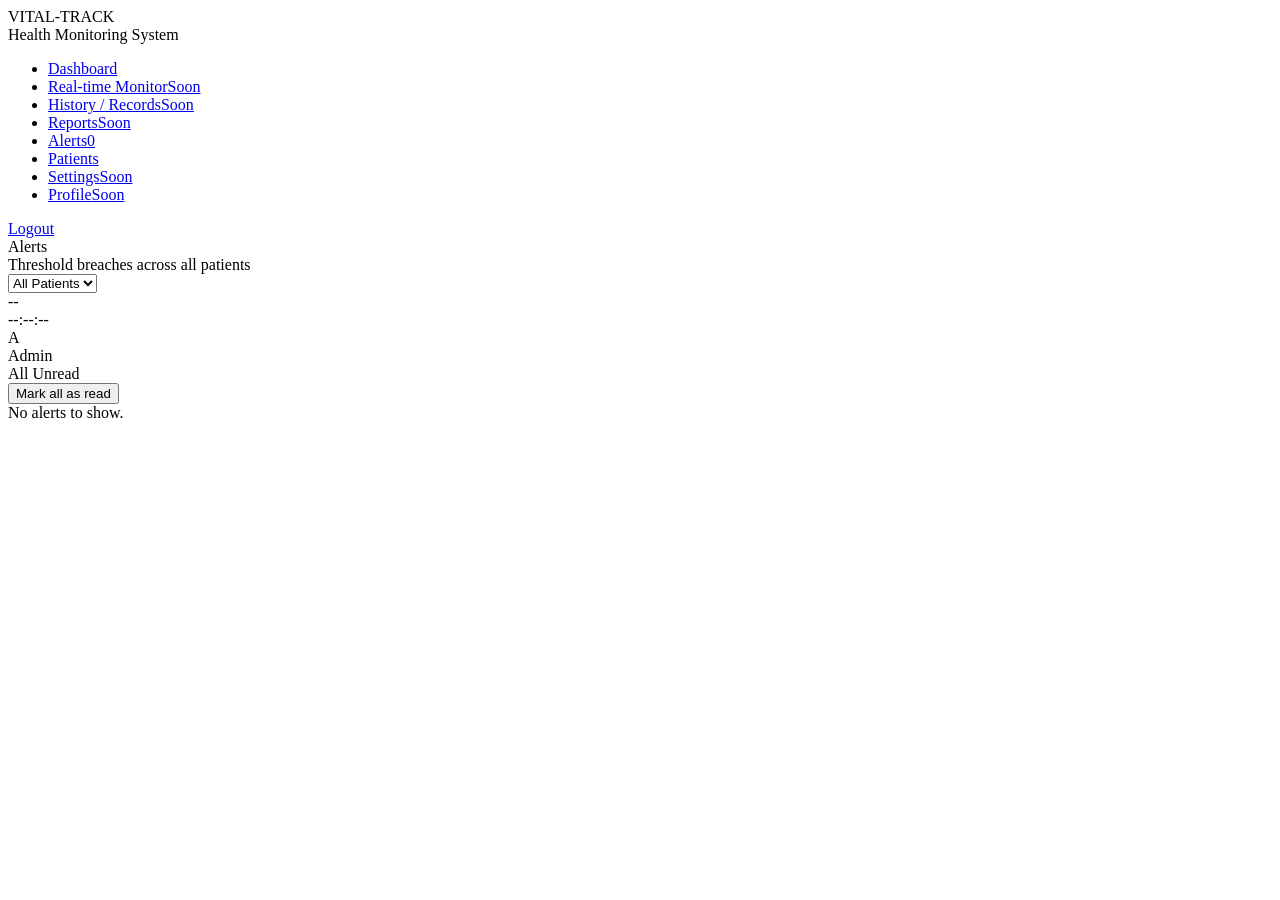
==== dashboard/alerts.html @ 96b2502c "Added alert file" ====
<!DOCTYPE html>
<html lang="en">
<head>
<meta charset="UTF-8" />
<meta name="viewport" content="width=device-width, initial-scale=1.0" />
<title>VitalTrack - Alerts</title>
<link rel="preconnect" href="https://fonts.googleapis.com">
<link href="https://fonts.googleapis.com/css2?family=Inter:wght@400;500;600;700;800&display=swap" rel="stylesheet">
<link rel="stylesheet" href="css/style.css" />
</head>
<body>

<div class="app-shell">

  <!-- Sidebar -->
  <aside class="sidebar">
    <div class="brand">
      <div class="brand-mark" id="brandMark"></div>
      <div class="brand-text">
        <div class="brand-name"><span class="accent-green">VITAL</span>-TRACK</div>
        <div class="brand-tag">Health Monitoring System</div>
      </div>
    </div>

    <ul class="nav-group">
      <li><a class="nav-link" href="dashboard.html"><span></span>Dashboard</a></li>
      <li><a class="nav-link disabled" href="#" onclick="return false;"><span></span>Real-time Monitor<span class="soon-tag">Soon</span></a></li>
      <li><a class="nav-link disabled" href="#" onclick="return false;"><span></span>History / Records<span class="soon-tag">Soon</span></a></li>
      <li><a class="nav-link disabled" href="#" onclick="return false;"><span></span>Reports<span class="soon-tag">Soon</span></a></li>
      <li><a class="nav-link active" href="alerts.html"><span></span>Alerts<span class="badge-count hidden" id="sidebarAlertBadge">0</span></a></li>
      <li><a class="nav-link" href="patients.html"><span></span>Patients</a></li>
      <li><a class="nav-link disabled" href="#" onclick="return false;"><span></span>Settings<span class="soon-tag">Soon</span></a></li>
      <li><a class="nav-link disabled" href="#" onclick="return false;"><span></span>Profile<span class="soon-tag">Soon</span></a></li>
    </ul>

    <div class="sidebar-footer">
      <a class="logout-link" href="#" id="logoutBtn"><span></span>Logout</a>
    </div>
  </aside>

  <!-- Main -->
  <main class="main">
    <div class="topbar">
      <div class="topbar-left">
        <span class="hamburger"></span>
        <div>
          <div class="page-title">Alerts</div>
          <div class="page-subtitle">Threshold breaches across all patients</div>
        </div>
      </div>
      <div class="topbar-right">
        <select id="patientFilter" class="patient-select">
          <option value="">All Patients</option>
        </select>
        <div class="topbar-stat"><span id="iconCalendar"></span><span id="topDate">--</span></div>
        <div class="topbar-stat"><span id="iconClock"></span><span id="topClock">--:--:--</span></div>
        <div class="admin-chip">
          <div class="avatar" id="adminAvatar">A</div>
          <span class="name" id="adminName">Admin</span>
        </div>
      </div>
    </div>

    <div class="content">
      <div class="card">
        <div class="card-head">
          <div class="filter-tabs" id="filterTabs">
            <span class="filter-tab active" data-filter="all">All</span>
            <span class="filter-tab" data-filter="unread">Unread</span>
          </div>
          <button class="btn btn-outline" id="markAllReadBtn" style="width:auto;"><span id="iconCheck"></span>Mark all as read</button>
        </div>
        <div id="alertsList"></div>
        <div id="alertsEmpty" class="empty-state hidden">No alerts to show.</div>
      </div>
    </div>
  </main>
</div>

<script src="js/icons.js"></script>
<script src="js/api.js"></script>
<script src="js/alerts.js"></script>
</body>
</html>
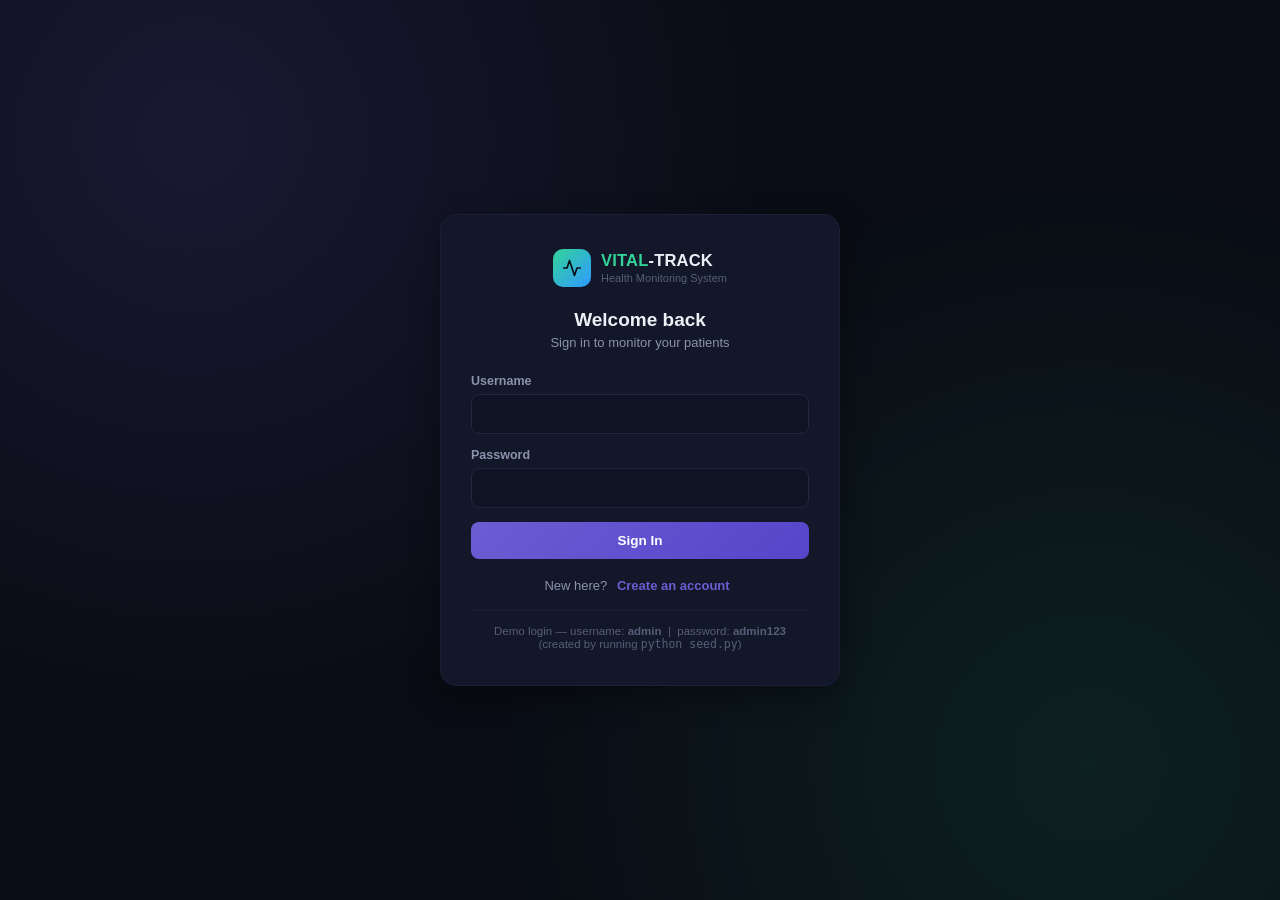
==== commit 181113c2: "Updated alerts file" ====
--- a/dashboard/alerts.html
+++ b/dashboard/alerts.html
@@ -4,8 +4,6 @@
 <meta charset="UTF-8" />
 <meta name="viewport" content="width=device-width, initial-scale=1.0" />
 <title>VitalTrack - Alerts</title>
-<link rel="preconnect" href="https://fonts.googleapis.com">
-<link href="https://fonts.googleapis.com/css2?family=Inter:wght@400;500;600;700;800&display=swap" rel="stylesheet">
 <link rel="stylesheet" href="css/style.css" />
 </head>
 <body>
--- a/dashboard/css/style.css
+++ b/dashboard/css/style.css
@@ -0,0 +1,466 @@
+/* 
+   VitalTrack Dashboard - shared styles
+*/
+
+:root {
+  --bg: #090c14;
+  --bg-sidebar: #0c0f1b;
+  --bg-card: #121729;
+  --bg-card-soft: #0f1424;
+  --bg-hover: #171d33;
+  --border: #212840;
+  --border-soft: #1a2036;
+
+  --text-primary: #edeff7;
+  --text-secondary: #8b93ac;
+  --text-muted: #565f78;
+
+  --accent: #6c5dd3;
+  --accent-strong: #5645c9;
+  --accent-soft: rgba(108, 93, 211, 0.16);
+
+  --red: #f0546a;
+  --red-soft: rgba(240, 84, 106, 0.14);
+  --blue: #2e9bff;
+  --blue-soft: rgba(46, 155, 255, 0.14);
+  --green: #34d399;
+  --green-soft: rgba(52, 211, 153, 0.14);
+  --purple: #b084f5;
+  --purple-soft: rgba(176, 132, 245, 0.14);
+  --amber: #f5a623;
+  --amber-soft: rgba(245, 166, 35, 0.14);
+
+  --radius-lg: 16px;
+  --radius-md: 12px;
+  --radius-sm: 8px;
+  --shadow-card: 0 10px 30px rgba(0, 0, 0, 0.35);
+  --sidebar-w: 264px;
+  --font: 'Inter', -apple-system, BlinkMacSystemFont, 'Segoe UI', Roboto, sans-serif;
+}
+
+* { box-sizing: border-box; }
+
+html, body {
+  margin: 0;
+  padding: 0;
+  background: var(--bg);
+  color: var(--text-primary);
+  font-family: var(--font);
+  -webkit-font-smoothing: antialiased;
+}
+
+a { color: inherit; text-decoration: none; }
+button { font-family: var(--font); cursor: pointer; }
+ul { list-style: none; margin: 0; padding: 0; }
+::selection { background: var(--accent-soft); }
+
+/* Focus visibility for keyboard users */
+a:focus-visible, button:focus-visible, input:focus-visible, select:focus-visible {
+  outline: 2px solid var(--accent);
+  outline-offset: 2px;
+}
+
+@media (prefers-reduced-motion: reduce) {
+  * { animation-duration: 0.001ms !important; transition-duration: 0.001ms !important; }
+}
+
+/* Layout  */
+
+.app-shell {
+  display: flex;
+  min-height: 100vh;
+}
+
+.sidebar {
+  width: var(--sidebar-w);
+  flex-shrink: 0;
+  background: var(--bg-sidebar);
+  border-right: 1px solid var(--border-soft);
+  display: flex;
+  flex-direction: column;
+  padding: 22px 16px;
+  position: sticky;
+  top: 0;
+  height: 100vh;
+}
+
+.brand {
+  display: flex;
+  align-items: center;
+  gap: 10px;
+  padding: 4px 8px 22px 8px;
+}
+
+.brand-mark {
+  width: 38px;
+  height: 38px;
+  border-radius: 10px;
+  background: linear-gradient(135deg, var(--green), var(--blue));
+  display: flex;
+  align-items: center;
+  justify-content: center;
+  flex-shrink: 0;
+}
+
+.brand-mark svg { width: 20px; height: 20px; }
+
+.brand-text { line-height: 1.15; }
+.brand-text .brand-name { font-weight: 800; font-size: 16.5px; letter-spacing: 0.2px; }
+.brand-text .brand-name span.accent-green { color: var(--green); }
+.brand-text .brand-tag { font-size: 11px; color: var(--text-muted); margin-top: 2px; }
+
+.nav-group { flex: 1; overflow-y: auto; }
+
+.nav-link {
+  display: flex;
+  align-items: center;
+  gap: 12px;
+  padding: 11px 14px;
+  border-radius: var(--radius-sm);
+  color: var(--text-secondary);
+  font-size: 14px;
+  font-weight: 500;
+  margin-bottom: 3px;
+  transition: background 0.15s ease, color 0.15s ease;
+}
+
+.nav-link svg { width: 18px; height: 18px; flex-shrink: 0; }
+
+.nav-link:hover { background: var(--bg-hover); color: var(--text-primary); }
+
+.nav-link.active {
+  background: linear-gradient(135deg, var(--accent), var(--accent-strong));
+  color: #fff;
+  box-shadow: 0 6px 16px rgba(108, 93, 211, 0.35);
+}
+
+.nav-link .badge-count {
+  margin-left: auto;
+  background: var(--red);
+  color: #fff;
+  font-size: 11px;
+  font-weight: 700;
+  padding: 1px 7px;
+  border-radius: 999px;
+}
+
+.nav-link.disabled {
+  opacity: 0.45;
+  cursor: default;
+}
+.nav-link.disabled:hover { background: none; color: var(--text-secondary); }
+.nav-link .soon-tag {
+  margin-left: auto;
+  font-size: 9.5px;
+  text-transform: uppercase;
+  letter-spacing: 0.4px;
+  color: var(--text-muted);
+  border: 1px solid var(--border);
+  padding: 2px 6px;
+  border-radius: 999px;
+}
+
+.sidebar-footer { margin-top: 12px; }
+
+.patient-card {
+  background: var(--bg-card);
+  border: 1px solid var(--border-soft);
+  border-radius: var(--radius-md);
+  padding: 12px;
+  display: flex;
+  align-items: center;
+  gap: 10px;
+  margin-bottom: 8px;
+}
+
+.avatar {
+  width: 36px;
+  height: 36px;
+  border-radius: 50%;
+  background: var(--accent-soft);
+  color: var(--accent);
+  display: flex;
+  align-items: center;
+  justify-content: center;
+  font-weight: 700;
+  font-size: 13px;
+  flex-shrink: 0;
+}
+
+.patient-card .who { min-width: 0; }
+.patient-card .who .name { font-size: 13.5px; font-weight: 600; white-space: nowrap; overflow: hidden; text-overflow: ellipsis; }
+.patient-card .who .meta { font-size: 11.5px; color: var(--text-muted); margin-top: 1px; }
+
+.conn-dot-row { display: flex; align-items: center; gap: 6px; font-size: 11.5px; color: var(--text-secondary); padding: 2px 4px 10px; }
+.dot { width: 7px; height: 7px; border-radius: 50%; background: var(--text-muted); flex-shrink: 0; }
+.dot.online { background: var(--green); box-shadow: 0 0 0 3px var(--green-soft); }
+.dot.offline { background: var(--red); box-shadow: 0 0 0 3px var(--red-soft); }
+
+.logout-link {
+  display: flex; align-items: center; gap: 10px;
+  padding: 10px 14px; font-size: 14px; color: var(--text-secondary); font-weight: 500;
+  border-radius: var(--radius-sm);
+}
+.logout-link:hover { background: var(--bg-hover); color: var(--red); }
+.logout-link svg { width: 18px; height: 18px; }
+
+/* Main column */
+
+.main {
+  flex: 1;
+  min-width: 0;
+  display: flex;
+  flex-direction: column;
+}
+
+.topbar {
+  display: flex;
+  align-items: center;
+  justify-content: space-between;
+  gap: 16px;
+  padding: 18px 28px;
+  border-bottom: 1px solid var(--border-soft);
+  flex-wrap: wrap;
+}
+
+.topbar-left { display: flex; align-items: center; gap: 14px; min-width: 0; }
+.hamburger { width: 22px; height: 22px; color: var(--text-secondary); flex-shrink: 0; }
+.page-title { font-size: 21px; font-weight: 700; }
+.page-subtitle { font-size: 13px; color: var(--text-secondary); margin-top: 2px; }
+
+.topbar-right { display: flex; align-items: center; gap: 18px; flex-wrap: wrap; }
+
+.patient-select {
+  background: var(--bg-card);
+  border: 1px solid var(--border);
+  color: var(--text-primary);
+  padding: 8px 12px;
+  border-radius: var(--radius-sm);
+  font-size: 13px;
+  font-family: var(--font);
+}
+
+.topbar-stat { display: flex; align-items: center; gap: 7px; font-size: 13px; color: var(--text-secondary); }
+.topbar-stat svg { width: 16px; height: 16px; }
+
+.admin-chip { display: flex; align-items: center; gap: 8px; padding: 6px 10px 6px 6px; border-radius: 999px; background: var(--bg-card); border: 1px solid var(--border); position: relative; }
+.admin-chip .avatar { width: 28px; height: 28px; font-size: 11px; }
+.admin-chip .name { font-size: 13px; font-weight: 600; }
+.admin-chip button { background: none; border: none; color: var(--text-secondary); display: flex; }
+
+.content { padding: 22px 28px 40px; }
+
+/* Alert banner */
+
+.alert-banner {
+  display: flex;
+  align-items: center;
+  gap: 12px;
+  background: linear-gradient(90deg, rgba(240, 84, 106, 0.16), rgba(240, 84, 106, 0.05));
+  border: 1px solid rgba(240, 84, 106, 0.35);
+  color: #ffb9c4;
+  border-radius: var(--radius-md);
+  padding: 13px 16px;
+  margin-bottom: 20px;
+  font-size: 14px;
+}
+.alert-banner svg { width: 19px; height: 19px; color: var(--red); flex-shrink: 0; }
+.alert-banner strong { color: #fff; font-weight: 700; }
+.alert-banner .spacer { flex: 1; }
+.alert-banner .view-btn {
+  background: var(--red); color: #fff; border: none; padding: 7px 14px;
+  border-radius: var(--radius-sm); font-size: 12.5px; font-weight: 600;
+}
+
+/* Grid & cards */
+
+.grid-4 { display: grid; grid-template-columns: repeat(4, 1fr); gap: 18px; margin-bottom: 18px; }
+.grid-2-wide { display: grid; grid-template-columns: 1.4fr 1fr; gap: 18px; margin-bottom: 18px; }
+.grid-3 { display: grid; grid-template-columns: repeat(3, 1fr); gap: 18px; }
+
+.card {
+  background: var(--bg-card);
+  border: 1px solid var(--border-soft);
+  border-radius: var(--radius-lg);
+  padding: 18px;
+  box-shadow: var(--shadow-card);
+}
+
+.stat-card .stat-head { display: flex; align-items: center; gap: 10px; margin-bottom: 14px; }
+.stat-icon { width: 42px; height: 42px; border-radius: 11px; display: flex; align-items: center; justify-content: center; flex-shrink: 0; }
+.stat-icon svg { width: 21px; height: 21px; }
+.stat-label { font-size: 11.5px; letter-spacing: 0.6px; color: var(--text-secondary); font-weight: 700; text-transform: uppercase; }
+
+.stat-value { display: flex; align-items: baseline; gap: 6px; margin-bottom: 4px; }
+.stat-value .num { font-size: 32px; font-weight: 800; line-height: 1; }
+.stat-value .unit { font-size: 13px; color: var(--text-secondary); font-weight: 600; }
+
+.stat-range { font-size: 11.5px; color: var(--text-muted); margin-bottom: 10px; }
+.stat-spark { height: 42px; width: 100%; }
+
+.stat-card.hr .num { color: var(--red); }
+.stat-card.spo2 .num { color: var(--blue); }
+.stat-card.temp .num { color: var(--green); }
+.stat-card.ecg .num { color: var(--purple); font-size: 22px; }
+
+.stat-icon.hr { background: var(--red-soft); color: var(--red); }
+.stat-icon.spo2 { background: var(--blue-soft); color: var(--blue); }
+.stat-icon.temp { background: var(--green-soft); color: var(--green); }
+.stat-icon.ecg { background: var(--purple-soft); color: var(--purple); }
+
+.card-head { display: flex; align-items: center; justify-content: space-between; margin-bottom: 14px; gap: 10px; flex-wrap: wrap; }
+.card-title { display: flex; align-items: center; gap: 9px; font-size: 14.5px; font-weight: 700; }
+.card-title svg { width: 17px; height: 17px; color: var(--text-secondary); }
+.card-sub { font-size: 12px; color: var(--text-muted); }
+
+.live-chip { display: flex; align-items: center; gap: 6px; font-size: 12px; color: var(--green); font-weight: 600; }
+.live-chip .pulse-dot { width: 7px; height: 7px; border-radius: 50%; background: var(--green); animation: pulse 1.4s infinite; }
+@keyframes pulse { 0%,100% { box-shadow: 0 0 0 0 rgba(52,211,153,0.5);} 70% { box-shadow: 0 0 0 6px rgba(52,211,153,0);} }
+
+.legend-row { display: flex; gap: 16px; font-size: 12px; color: var(--text-secondary); }
+.legend-row .dot-sq { width: 9px; height: 9px; border-radius: 2px; display: inline-block; margin-right: 5px; }
+
+.chart-box { height: 230px; position: relative; }
+
+.select-mini {
+  background: var(--bg-card-soft); border: 1px solid var(--border); color: var(--text-secondary);
+  font-size: 12px; padding: 6px 10px; border-radius: var(--radius-sm); font-family: var(--font);
+}
+
+/* Lists / tables */
+
+.reading-row, .alert-row, .device-row {
+  display: flex; align-items: center; gap: 12px;
+  padding: 11px 0;
+  border-bottom: 1px solid var(--border-soft);
+}
+.reading-row:last-child, .alert-row:last-child, .device-row:last-child { border-bottom: none; padding-bottom: 0; }
+
+.row-icon { width: 34px; height: 34px; border-radius: 9px; display: flex; align-items: center; justify-content: center; flex-shrink: 0; }
+.row-icon svg { width: 16px; height: 16px; }
+
+.reading-row .label { font-size: 13.5px; font-weight: 600; }
+.reading-row .value-col { margin-left: auto; text-align: right; display: flex; align-items: center; gap: 10px; }
+.reading-row .value { font-size: 14.5px; font-weight: 700; }
+
+.badge { font-size: 11px; font-weight: 700; padding: 3px 9px; border-radius: 999px; white-space: nowrap; }
+.badge.normal { background: var(--green-soft); color: var(--green); }
+.badge.warning { background: var(--amber-soft); color: var(--amber); }
+.badge.critical, .badge.high, .badge.low { background: var(--red-soft); color: var(--red); }
+
+.alert-row .txt { min-width: 0; }
+.alert-row .txt .t { font-size: 13.5px; font-weight: 600; }
+.alert-row .txt .m { font-size: 12px; color: var(--text-secondary); margin-top: 1px; }
+.alert-row .time { margin-left: auto; font-size: 11.5px; color: var(--text-muted); white-space: nowrap; }
+
+.device-row .label { font-size: 13px; color: var(--text-secondary); }
+.device-row .value-col { margin-left: auto; display: flex; align-items: center; gap: 8px; font-size: 13.5px; font-weight: 600; }
+.device-row .value-col svg { width: 16px; height: 16px; color: var(--text-secondary); }
+
+.last-updated { font-size: 11.5px; color: var(--text-muted); margin-top: 12px; }
+
+.link-btn { font-size: 12.5px; font-weight: 600; color: var(--accent); }
+
+.btn {
+  background: linear-gradient(135deg, var(--accent), var(--accent-strong));
+  color: #fff; border: none; padding: 11px 16px; border-radius: var(--radius-sm);
+  font-size: 13.5px; font-weight: 700; display: flex; align-items: center; justify-content: center; gap: 8px;
+  width: 100%; transition: opacity 0.15s ease;
+}
+.btn:hover { opacity: 0.92; }
+.btn.btn-danger { background: linear-gradient(135deg, var(--red), #c73b52); }
+.btn.btn-outline { background: transparent; border: 1px solid var(--border); color: var(--text-secondary); }
+.btn.btn-sm { width: auto; padding: 8px 14px; font-size: 12.5px; }
+.btn svg { width: 16px; height: 16px; }
+.btn:disabled { opacity: 0.55; cursor: not-allowed; }
+
+.footer-note { text-align: center; color: var(--text-muted); font-size: 12px; padding: 26px 0 6px; }
+
+/* Empty / loading states */
+
+.empty-state { text-align: center; padding: 26px 10px; color: var(--text-muted); font-size: 13px; }
+.skeleton { background: linear-gradient(90deg, var(--bg-card-soft) 25%, var(--bg-hover) 37%, var(--bg-card-soft) 63%); background-size: 400% 100%; animation: shimmer 1.4s ease infinite; border-radius: var(--radius-sm); }
+@keyframes shimmer { 0% { background-position: 100% 50%; } 100% { background-position: 0 50%; } }
+
+.toast {
+  position: fixed; bottom: 22px; right: 22px; background: var(--bg-card); border: 1px solid var(--border);
+  color: var(--text-primary); padding: 12px 16px; border-radius: var(--radius-md); font-size: 13.5px;
+  box-shadow: var(--shadow-card); z-index: 200; max-width: 320px;
+}
+.toast.error { border-color: rgba(240,84,106,0.5); color: #ffb9c4; }
+.toast.success { border-color: rgba(52,211,153,0.5); color: #a9f2d6; }
+
+/* Forms / patients / auth */
+
+.form-row { margin-bottom: 14px; }
+.form-row label { display: block; font-size: 12.5px; font-weight: 600; color: var(--text-secondary); margin-bottom: 6px; }
+.form-row input, .form-row select {
+  width: 100%; background: var(--bg-card-soft); border: 1px solid var(--border); color: var(--text-primary);
+  padding: 11px 12px; border-radius: var(--radius-sm); font-size: 14px; font-family: var(--font);
+}
+.form-row input:focus, .form-row select:focus { border-color: var(--accent); }
+.form-grid-2 { display: grid; grid-template-columns: 1fr 1fr; gap: 0 14px; }
+
+.table-wrap { overflow-x: auto; }
+table.data-table { width: 100%; border-collapse: collapse; font-size: 13.5px; }
+table.data-table th { text-align: left; color: var(--text-muted); font-size: 11.5px; text-transform: uppercase; letter-spacing: 0.4px; font-weight: 700; padding: 10px 12px; border-bottom: 1px solid var(--border); }
+table.data-table td { padding: 13px 12px; border-bottom: 1px solid var(--border-soft); vertical-align: middle; }
+table.data-table tr:last-child td { border-bottom: none; }
+table.data-table tr:hover td { background: var(--bg-hover); }
+.icon-btn { background: none; border: none; color: var(--text-secondary); padding: 6px; border-radius: var(--radius-sm); display: inline-flex; }
+.icon-btn:hover { color: var(--text-primary); background: var(--bg-hover); }
+.icon-btn svg { width: 16px; height: 16px; }
+.icon-btn.danger:hover { color: var(--red); }
+
+.modal-backdrop { position: fixed; inset: 0; background: rgba(4,6,12,0.65); display: flex; align-items: center; justify-content: center; z-index: 300; padding: 20px; }
+.modal { background: var(--bg-card); border: 1px solid var(--border); border-radius: var(--radius-lg); padding: 24px; width: 100%; max-width: 440px; box-shadow: var(--shadow-card); }
+.modal h3 { margin: 0 0 16px; font-size: 17px; }
+.modal .modal-actions { display: flex; gap: 10px; margin-top: 18px; }
+.modal .modal-actions .btn { width: auto; flex: 1; }
+.hidden { display: none !important; }
+
+.filter-tabs { display: flex; gap: 8px; margin-bottom: 18px; flex-wrap: wrap; }
+.filter-tab { padding: 8px 14px; border-radius: 999px; font-size: 12.5px; font-weight: 600; color: var(--text-secondary); background: var(--bg-card); border: 1px solid var(--border); }
+.filter-tab.active { background: var(--accent-soft); color: var(--accent); border-color: rgba(108,93,211,0.4); }
+
+/* Auth page */
+
+.auth-shell {
+  min-height: 100vh; display: flex; align-items: center; justify-content: center; padding: 24px;
+  background:
+    radial-gradient(circle at 15% 15%, rgba(108,93,211,0.16), transparent 45%),
+    radial-gradient(circle at 85% 85%, rgba(52,211,153,0.10), transparent 45%),
+    var(--bg);
+}
+.auth-card { width: 100%; max-width: 400px; background: var(--bg-card); border: 1px solid var(--border-soft); border-radius: var(--radius-lg); padding: 34px 30px; box-shadow: var(--shadow-card); }
+.auth-brand { display: flex; align-items: center; gap: 10px; justify-content: center; margin-bottom: 22px; }
+.auth-title { font-size: 19px; font-weight: 800; text-align: center; margin-bottom: 4px; }
+.auth-sub { font-size: 13px; color: var(--text-secondary); text-align: center; margin-bottom: 24px; }
+.auth-error { background: var(--red-soft); border: 1px solid rgba(240,84,106,0.35); color: #ffb9c4; font-size: 13px; padding: 10px 12px; border-radius: var(--radius-sm); margin-bottom: 14px; }
+.auth-switch { text-align: center; font-size: 13px; color: var(--text-secondary); margin-top: 18px; }
+.auth-switch button { background: none; border: none; color: var(--accent); font-weight: 700; font-size: 13px; }
+.auth-demo { font-size: 11.5px; color: var(--text-muted); text-align: center; margin-top: 16px; border-top: 1px solid var(--border-soft); padding-top: 14px; }
+
+/* Responsive */
+
+@media (max-width: 1180px) {
+  .grid-4 { grid-template-columns: repeat(2, 1fr); }
+  .grid-2-wide { grid-template-columns: 1fr; }
+  .grid-3 { grid-template-columns: 1fr; }
+}
+
+@media (max-width: 860px) {
+  .app-shell { flex-direction: column; }
+  .sidebar { width: 100%; height: auto; position: relative; flex-direction: row; align-items: center; overflow-x: auto; }
+  .nav-group { display: flex; flex: none; }
+  .nav-link { white-space: nowrap; }
+  .sidebar-footer { display: none; }
+  .grid-4 { grid-template-columns: 1fr 1fr; }
+  .content { padding: 18px; }
+  .topbar { padding: 16px 18px; }
+  .form-grid-2 { grid-template-columns: 1fr; }
+}
+
+@media (max-width: 520px) {
+  .grid-4 { grid-template-columns: 1fr; }
+}
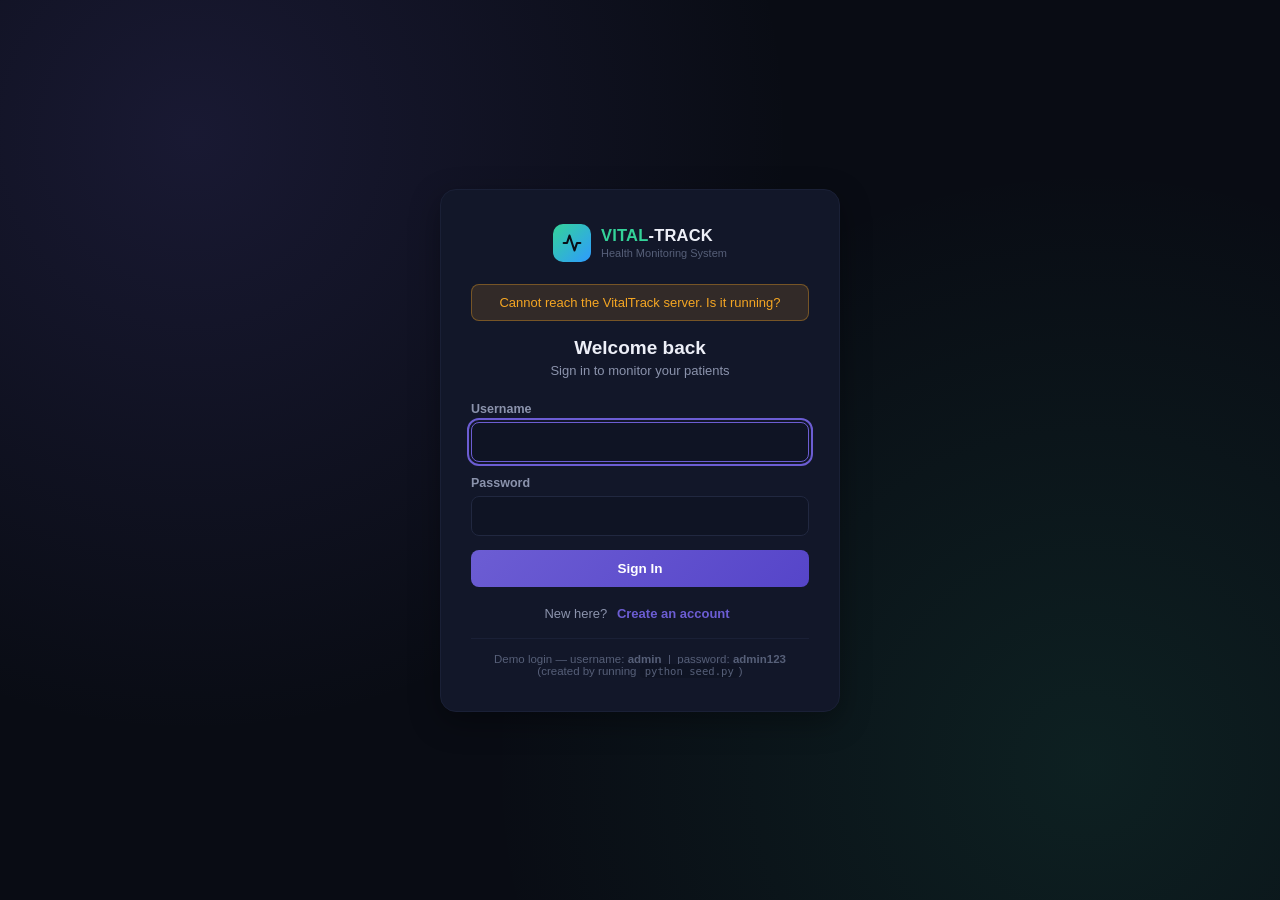
==== commit 0c6b0995: "Initial Commit" ====
--- a/dashboard/alerts.html
+++ b/dashboard/alerts.html
@@ -4,57 +4,33 @@
 <meta charset="UTF-8" />
 <meta name="viewport" content="width=device-width, initial-scale=1.0" />
 <title>VitalTrack - Alerts</title>
+<link rel="icon" href="data:image/svg+xml,%3Csvg xmlns='http://www.w3.org/2000/svg' viewBox='0 0 24 24'%3E%3Crect width='24' height='24' rx='6' fill='%2334d399'/%3E%3Cpath d='M20 12h-3l-2 6-4-12-2 6H4' fill='none' stroke='%230a0d16' stroke-width='2' stroke-linecap='round' stroke-linejoin='round'/%3E%3C/svg%3E" />
 <link rel="stylesheet" href="css/style.css" />
 </head>
 <body>
 
 <div class="app-shell">
 
-  <!-- Sidebar -->
-  <aside class="sidebar">
-    <div class="brand">
-      <div class="brand-mark" id="brandMark"></div>
-      <div class="brand-text">
-        <div class="brand-name"><span class="accent-green">VITAL</span>-TRACK</div>
-        <div class="brand-tag">Health Monitoring System</div>
-      </div>
-    </div>
+  <aside class="sidebar" id="sidebar"></aside>
 
-    <ul class="nav-group">
-      <li><a class="nav-link" href="dashboard.html"><span></span>Dashboard</a></li>
-      <li><a class="nav-link disabled" href="#" onclick="return false;"><span></span>Real-time Monitor<span class="soon-tag">Soon</span></a></li>
-      <li><a class="nav-link disabled" href="#" onclick="return false;"><span></span>History / Records<span class="soon-tag">Soon</span></a></li>
-      <li><a class="nav-link disabled" href="#" onclick="return false;"><span></span>Reports<span class="soon-tag">Soon</span></a></li>
-      <li><a class="nav-link active" href="alerts.html"><span></span>Alerts<span class="badge-count hidden" id="sidebarAlertBadge">0</span></a></li>
-      <li><a class="nav-link" href="patients.html"><span></span>Patients</a></li>
-      <li><a class="nav-link disabled" href="#" onclick="return false;"><span></span>Settings<span class="soon-tag">Soon</span></a></li>
-      <li><a class="nav-link disabled" href="#" onclick="return false;"><span></span>Profile<span class="soon-tag">Soon</span></a></li>
-    </ul>
-
-    <div class="sidebar-footer">
-      <a class="logout-link" href="#" id="logoutBtn"><span></span>Logout</a>
-    </div>
-  </aside>
-
-  <!-- Main -->
   <main class="main">
     <div class="topbar">
       <div class="topbar-left">
-        <span class="hamburger"></span>
+        <button type="button" class="hamburger" id="hamburger" aria-label="Show or hide the menu"></button>
         <div>
-          <div class="page-title">Alerts</div>
+          <h1 class="page-title">Alerts</h1>
           <div class="page-subtitle">Threshold breaches across all patients</div>
         </div>
       </div>
       <div class="topbar-right">
-        <select id="patientFilter" class="patient-select">
+        <select id="patientFilter" class="patient-select" aria-label="Filter by patient">
           <option value="">All Patients</option>
         </select>
         <div class="topbar-stat"><span id="iconCalendar"></span><span id="topDate">--</span></div>
         <div class="topbar-stat"><span id="iconClock"></span><span id="topClock">--:--:--</span></div>
         <div class="admin-chip">
           <div class="avatar" id="adminAvatar">A</div>
-          <span class="name" id="adminName">Admin</span>
+          <span class="name" id="adminName">User</span>
         </div>
       </div>
     </div>
@@ -62,14 +38,15 @@
     <div class="content">
       <div class="card">
         <div class="card-head">
-          <div class="filter-tabs" id="filterTabs">
-            <span class="filter-tab active" data-filter="all">All</span>
-            <span class="filter-tab" data-filter="unread">Unread</span>
+          <div class="filter-tabs" id="filterTabs" role="tablist">
+            <button type="button" class="filter-tab active" data-filter="all" role="tab" aria-selected="true">All</button>
+            <button type="button" class="filter-tab" data-filter="unread" role="tab" aria-selected="false">Unread</button>
           </div>
-          <button class="btn btn-outline" id="markAllReadBtn" style="width:auto;"><span id="iconCheck"></span>Mark all as read</button>
+          <button type="button" class="btn btn-outline" id="markAllReadBtn" style="width:auto;"><span id="iconCheck"></span>Mark all as read</button>
         </div>
         <div id="alertsList"></div>
         <div id="alertsEmpty" class="empty-state hidden">No alerts to show.</div>
+        <div id="alertsNote" class="last-updated hidden"></div>
       </div>
     </div>
   </main>
@@ -77,6 +54,7 @@
 
 <script src="js/icons.js"></script>
 <script src="js/api.js"></script>
+<script src="js/common.js"></script>
 <script src="js/alerts.js"></script>
 </body>
 </html>
--- a/dashboard/css/style.css
+++ b/dashboard/css/style.css
@@ -224,8 +224,14 @@
 }
 
 .topbar-left { display: flex; align-items: center; gap: 14px; min-width: 0; }
-.hamburger { width: 22px; height: 22px; color: var(--text-secondary); flex-shrink: 0; }
-.page-title { font-size: 21px; font-weight: 700; }
+.hamburger {
+  width: 38px; height: 38px; padding: 8px; flex-shrink: 0;
+  background: none; border: 1px solid transparent; border-radius: var(--radius-sm);
+  color: var(--text-secondary); display: inline-flex; align-items: center; justify-content: center;
+}
+.hamburger:hover { background: var(--bg-hover); color: var(--text-primary); }
+.hamburger svg { width: 22px; height: 22px; }
+.page-title { font-size: 21px; font-weight: 700; margin: 0; }
 .page-subtitle { font-size: 13px; color: var(--text-secondary); margin-top: 2px; }
 
 .topbar-right { display: flex; align-items: center; gap: 18px; flex-wrap: wrap; }
@@ -271,12 +277,18 @@
   background: var(--red); color: #fff; border: none; padding: 7px 14px;
   border-radius: var(--radius-sm); font-size: 12.5px; font-weight: 600;
 }
+.alert-banner .banner-dismiss {
+  background: transparent; color: #ffb9c4; border: 1px solid rgba(240, 84, 106, 0.5);
+  padding: 6px 12px; border-radius: var(--radius-sm); font-size: 12.5px; font-weight: 600;
+}
+.alert-banner .banner-dismiss:hover { background: rgba(240, 84, 106, 0.15); }
+.alert-banner { flex-wrap: wrap; }
 
 /* Grid & cards */
 
-.grid-4 { display: grid; grid-template-columns: repeat(4, 1fr); gap: 18px; margin-bottom: 18px; }
-.grid-2-wide { display: grid; grid-template-columns: 1.4fr 1fr; gap: 18px; margin-bottom: 18px; }
-.grid-3 { display: grid; grid-template-columns: repeat(3, 1fr); gap: 18px; }
+.grid-4 { display: grid; grid-template-columns: repeat(4, minmax(0, 1fr)); gap: 18px; margin-bottom: 18px; }
+.grid-2-wide { display: grid; grid-template-columns: minmax(0, 1.4fr) minmax(0, 1fr); gap: 18px; margin-bottom: 18px; }
+.grid-3 { display: grid; grid-template-columns: repeat(3, minmax(0, 1fr)); gap: 18px; }
 
 .card {
   background: var(--bg-card);
@@ -296,7 +308,9 @@
 .stat-value .unit { font-size: 13px; color: var(--text-secondary); font-weight: 600; }
 
 .stat-range { font-size: 11.5px; color: var(--text-muted); margin-bottom: 10px; }
-.stat-spark { height: 42px; width: 100%; }
+/* Chart.js sizes itself to its container, so the container must have a fixed height.
+   (Without it the small charts keep growing and stretch the whole card.) */
+.spark-box { position: relative; height: 42px; width: 100%; }
 
 .stat-card.hr .num { color: var(--red); }
 .stat-card.spo2 .num { color: var(--blue); }
@@ -444,18 +458,19 @@
 /* Responsive */
 
 @media (max-width: 1180px) {
-  .grid-4 { grid-template-columns: repeat(2, 1fr); }
+  .grid-4 { grid-template-columns: repeat(2, minmax(0, 1fr)); }
   .grid-2-wide { grid-template-columns: 1fr; }
   .grid-3 { grid-template-columns: 1fr; }
 }
 
 @media (max-width: 860px) {
-  .app-shell { flex-direction: column; }
-  .sidebar { width: 100%; height: auto; position: relative; flex-direction: row; align-items: center; overflow-x: auto; }
-  .nav-group { display: flex; flex: none; }
-  .nav-link { white-space: nowrap; }
-  .sidebar-footer { display: none; }
-  .grid-4 { grid-template-columns: 1fr 1fr; }
+  .sidebar {
+    position: fixed; z-index: 250; left: 0; top: 0; height: 100vh;
+    transform: translateX(-100%); transition: transform 0.2s ease; overflow-y: auto;
+  }
+  body.nav-open .sidebar { transform: translateX(0); box-shadow: var(--shadow-card); }
+  body.nav-open .nav-backdrop { display: block; }
+  .grid-4 { grid-template-columns: repeat(2, minmax(0, 1fr)); }
   .content { padding: 18px; }
   .topbar { padding: 16px 18px; }
   .form-grid-2 { grid-template-columns: 1fr; }
@@ -463,4 +478,54 @@
 
 @media (max-width: 520px) {
   .grid-4 { grid-template-columns: 1fr; }
-}+}
+
+/* ---------------------------------- Additions (v1.1) ---------------------------------- */
+
+code { font-family: ui-monospace, SFMono-Regular, Menlo, Consolas, monospace; font-size: 0.92em; background: var(--bg-card-soft); padding: 1px 5px; border-radius: 4px; }
+
+/* sidebar can be hidden on desktop with the menu button */
+@media (min-width: 861px) {
+  body.sidebar-collapsed .sidebar { display: none; }
+}
+.nav-backdrop { display: none; position: fixed; inset: 0; background: rgba(4, 6, 12, 0.6); z-index: 240; }
+.nav-link.disabled { cursor: default; }
+
+/* filter tabs are real buttons now */
+.filter-tab { font-family: var(--font); cursor: pointer; }
+.filter-tab:hover { color: var(--text-primary); }
+
+/* live status light */
+.live-chip.live { color: var(--green); }
+.live-chip.stale { color: var(--amber); }
+.live-chip.stale .pulse-dot { background: var(--amber); animation: none; }
+.live-chip.paused { color: var(--text-secondary); }
+.live-chip.paused .pulse-dot { background: var(--text-muted); animation: none; }
+.live-chip.offline { color: var(--red); }
+.live-chip.offline .pulse-dot { background: var(--red); animation: none; }
+
+/* login page */
+.auth-notice { background: var(--amber-soft); border: 1px solid rgba(245, 166, 35, 0.35); color: var(--amber); font-size: 13px; padding: 10px 12px; border-radius: var(--radius-sm); margin-bottom: 16px; text-align: center; }
+.field-hint { font-size: 11.5px; color: var(--text-muted); margin-top: 5px; }
+.modal .auth-error { margin-bottom: 14px; }
+
+/* empty dashboard */
+.empty-card { text-align: center; padding: 38px 20px; color: var(--text-secondary); }
+.empty-card .empty-title { font-size: 17px; font-weight: 700; color: var(--text-primary); margin-bottom: 6px; }
+
+/* alerts */
+.alert-row.is-read { opacity: 0.55; }
+.alert-row .alert-patient { color: var(--text-muted); font-weight: 500; }
+.alert-meta { margin-left: auto; display: flex; align-items: center; gap: 10px; flex-shrink: 0; }
+.alert-meta .time { margin-left: 0; }
+.alert-row .txt { flex: 1; }
+
+/* patients table + device modal */
+.device-cell { display: inline-flex; align-items: center; gap: 8px; }
+.key-box { background: var(--bg-card-soft); border: 1px solid var(--border); border-radius: var(--radius-sm); padding: 14px; font-size: 12.5px; line-height: 1.5; }
+.key-value { margin-top: 10px; padding: 10px; background: var(--bg); border-radius: 6px; color: var(--green); font-family: ui-monospace, SFMono-Regular, Menlo, Consolas, monospace; word-break: break-all; user-select: all; }
+.modal { max-height: calc(100vh - 40px); overflow-y: auto; }
+.btn { text-decoration: none; }
+a.btn { display: inline-flex; }
+.btn.btn-sm { width: auto; }
+.alert-banner a.view-btn { display: inline-block; text-decoration: none; }
